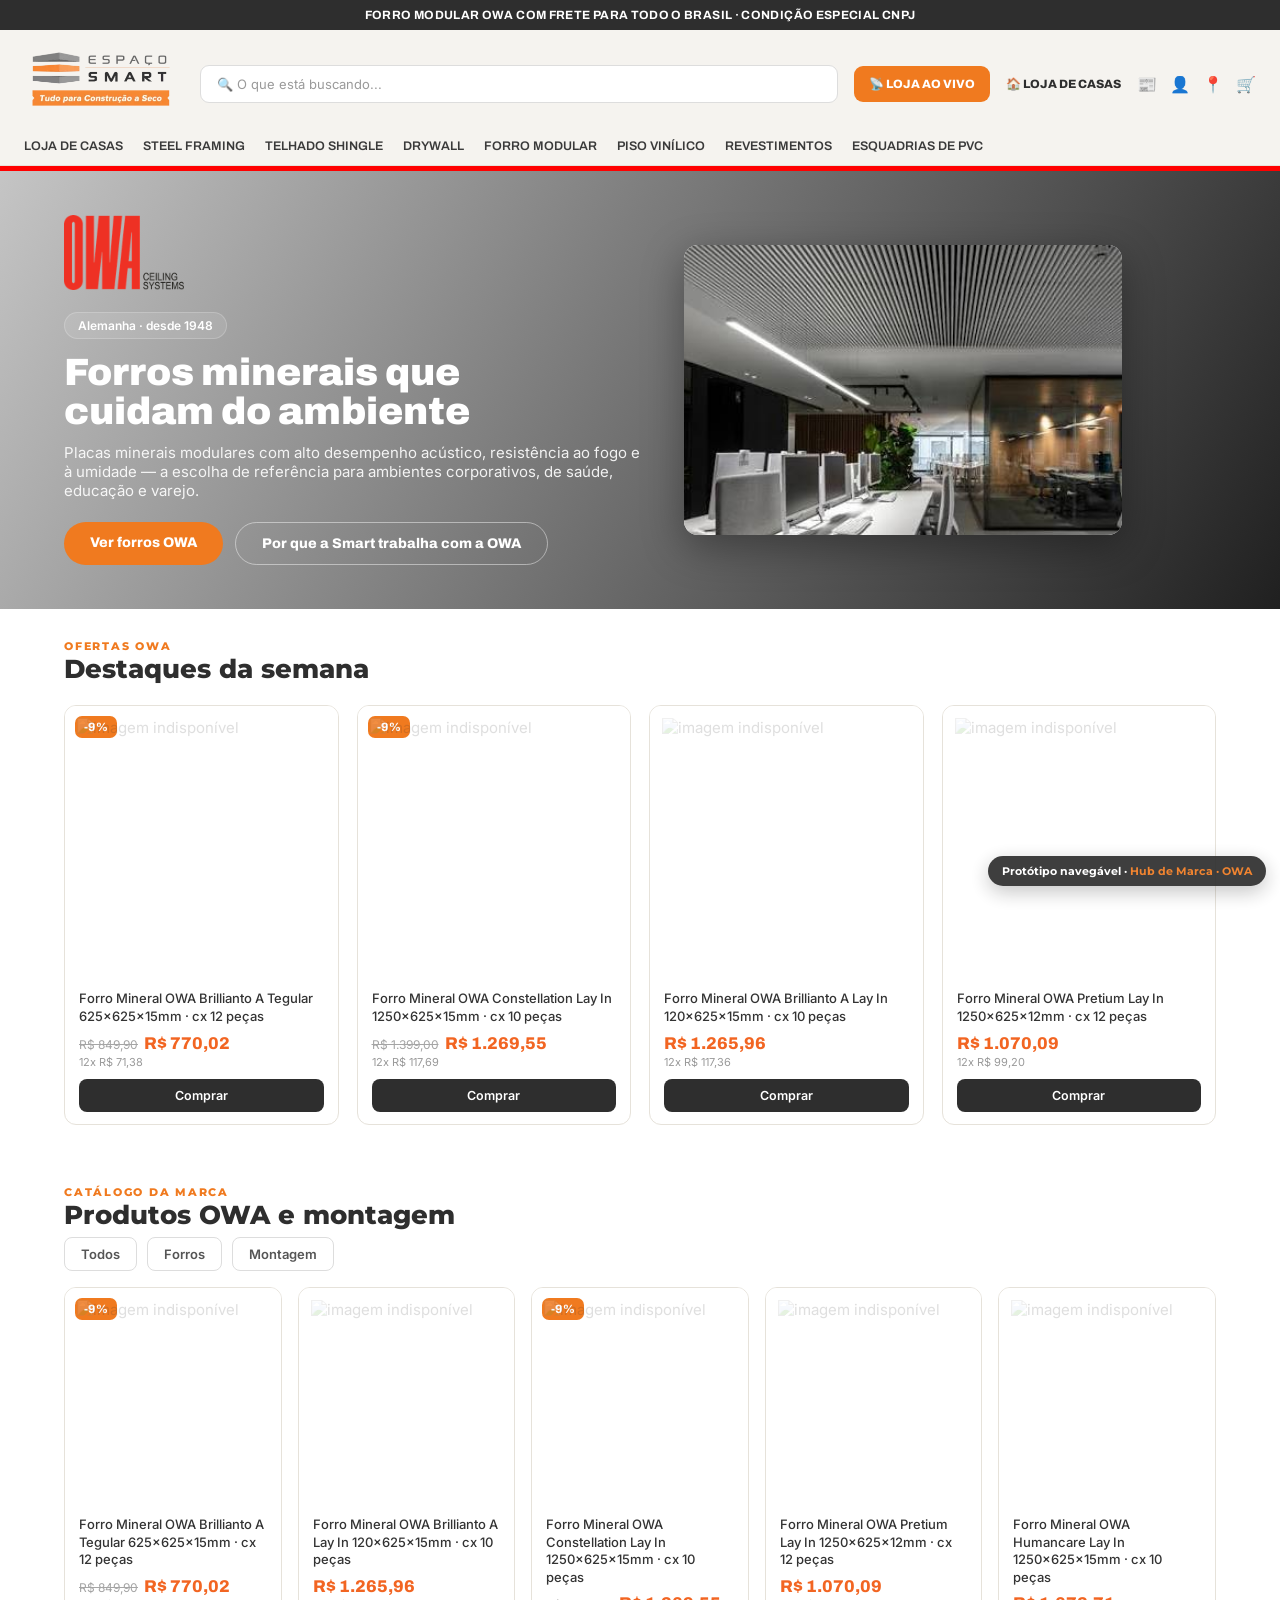
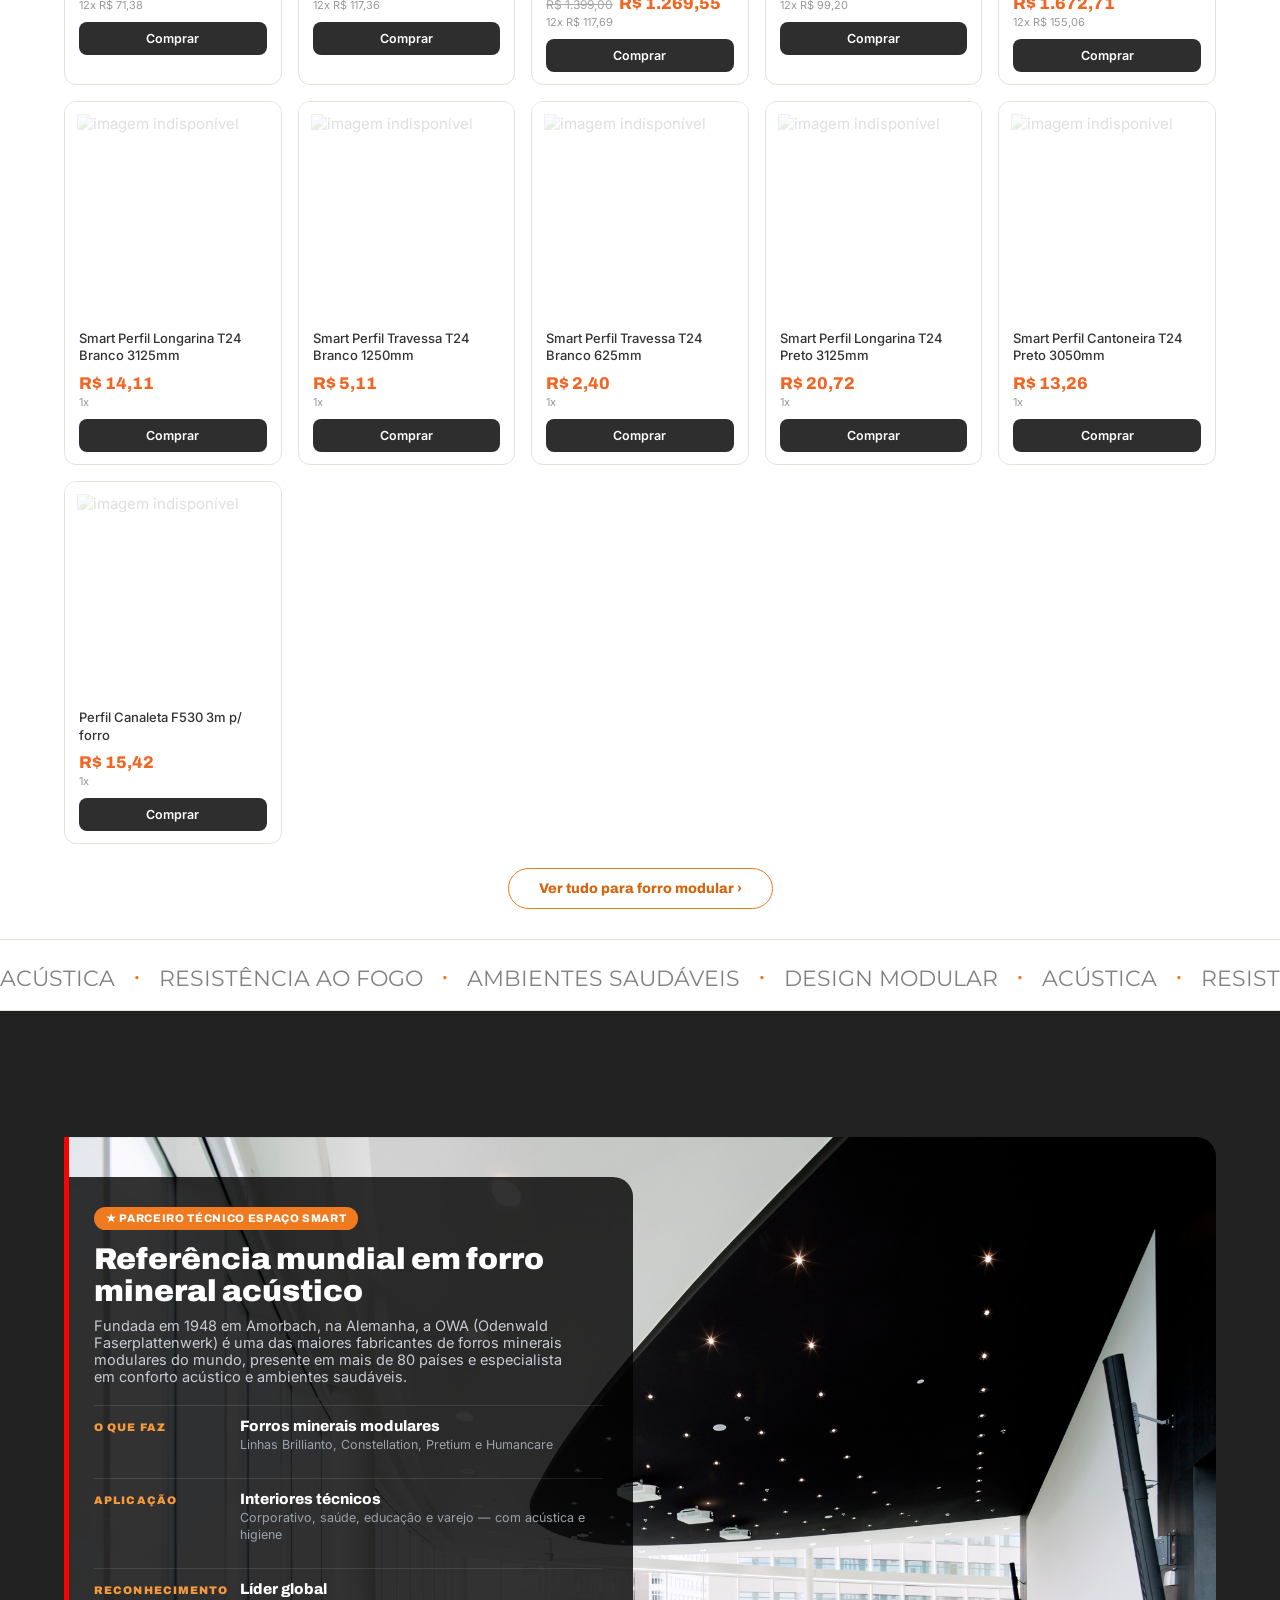
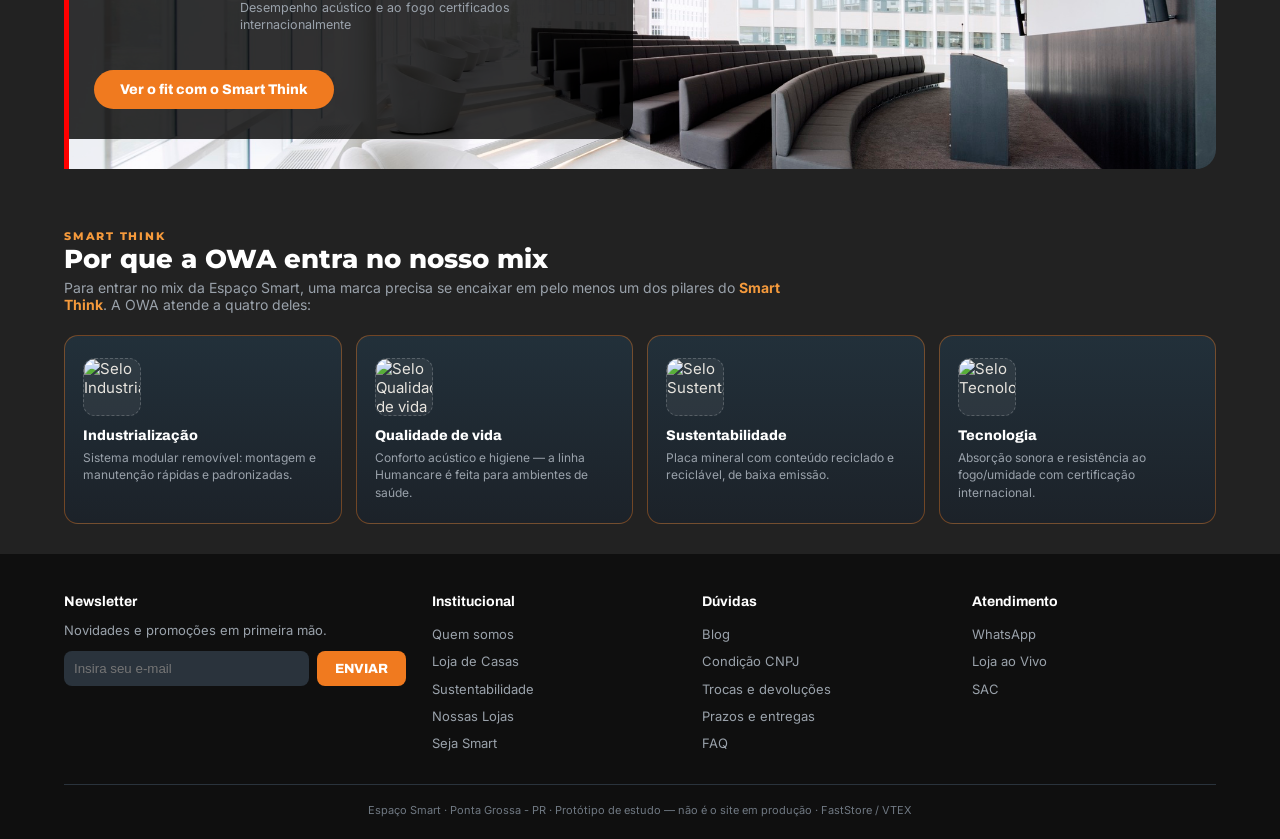
==== marca-owa/index.html @ 86fde52f "Criação de um modelo para um novo site da Espaço Smart" ====
<!doctype html>
<html lang="pt-BR">
  <head>
    <meta charset="UTF-8" />
    <meta name="viewport" content="width=device-width, initial-scale=1.0" />
    <title>Espaço Smart — Marca OWA</title>
    <link rel="preconnect" href="https://fonts.googleapis.com" />
    <link rel="preconnect" href="https://fonts.gstatic.com" crossorigin />
    <link
      href="https://fonts.googleapis.com/css2?family=Archivo:wght@600;700;800;900&family=Inter:wght@400;500;600;700&family=Montserrat:wght@400;500;600;700&display=swap"
      rel="stylesheet"
    />
    <link rel="stylesheet" href="../style.css" />
    <link rel="stylesheet" href="style.css" />
  </head>
  <body class="brand-owa">
    <!-- Hub de marca OWA · dados reais do catálogo Espaço Smart -->
    <div class="badge">Protótipo navegável · <b>Hub de Marca · OWA</b></div>

    <div class="topbar">
      FORRO MODULAR OWA COM FRETE PARA TODO O BRASIL · CONDIÇÃO ESPECIAL CNPJ
    </div>

    <!-- HEADER reaproveitado -->
    <header>
      <div class="hd">
        <a class="logo" href="../index.html">
          <img src="../img/logo.webp" alt="Espaço Smart" />
        </a>
        <div class="search">🔍 O que está buscando...</div>
        <div class="live">📡 LOJA AO VIVO</div>
        <a class="casas-lnk" href="../index.html#casas">🏠 LOJA DE CASAS</a>
        <div class="hicons">
          <span>📰</span><span>👤</span><span>📍</span><span>🛒</span>
        </div>
      </div>
      <nav class="main">
        <a href="../index.html#casas">LOJA DE CASAS</a>
        <a href="../index.html">STEEL FRAMING</a>
        <a href="../hub-shingle/index.html">TELHADO SHINGLE</a>
        <a href="../index.html">DRYWALL</a>
        <a href="../index.html">FORRO MODULAR</a>
        <a href="../index.html">PISO VINÍLICO</a>
        <a href="../index.html">REVESTIMENTOS</a>
        <a href="../index.html">ESQUADRIAS DE PVC</a>
      </nav>
    </header>

    <!-- ===================== BRAND HERO ===================== -->
    <section class="brand-hero">
      <div class="brand-strip"></div>
      <div class="bh-in">
        <div class="bh-txt">
          <div class="bh-logo"><img src="../img/owa-logo.png" alt="OWA" /></div>
          <span class="bh-origin">Alemanha · desde 1948</span>
          <h1>Forros minerais que<br />cuidam do ambiente</h1>
          <p>
            Placas minerais modulares com alto desempenho acústico, resistência
            ao fogo e à umidade — a escolha de referência para ambientes
            corporativos, de saúde, educação e varejo.
          </p>
          <div class="bh-cta">
            <a class="cta" href="#produtos">Ver forros OWA</a>
            <a class="cta ghost" href="#smartthink"
              >Por que a Smart trabalha com a OWA</a
            >
          </div>
        </div>
        <div class="bh-pic"><img src="../img/owa-img1.jpg" alt="OWA" /></div>
      </div>
    </section>

    <!-- ===================== BLOCO COMERCIAL ===================== -->
    <div class="wrap">
      <section class="pad">
        <div class="sec-head">
          <div>
            <div class="eye">Ofertas OWA</div>
            <h2 class="blk">Destaques da semana</h2>
          </div>
        </div>
        <div class="row4" id="ofertasOwa"></div>
      </section>

      <section class="pad" id="produtos">
        <div class="eye">Catálogo da marca</div>
        <h2 class="blk">Produtos OWA e montagem</h2>
        <div class="tabs" id="oTabs"></div>
        <div class="row5" id="oGrid"></div>
        <div class="vermais-wrap">
          <a class="vermais" id="verTodos" target="_blank" rel="noopener"
            >Ver tudo para forro modular ›</a
          >
        </div>
      </section>
    </div>

    <div class="marq"><div class="tk" id="mqBrand"></div></div>

    <!-- ===================== BLOCO INSTITUCIONAL ===================== -->
    <div class="inst">
      <div class="wrap">
        <!-- história / reconhecimento — layout próprio, arte transborda pelo topo -->
        <section class="pad">
          <div class="brand-story">
            <div class="bs-content">
              <span class="pion">★ Parceiro técnico Espaço Smart</span>
              <h2>Referência mundial em forro mineral acústico</h2>
              <p class="lead">
                Fundada em 1948 em Amorbach, na Alemanha, a OWA (Odenwald
                Faserplattenwerk) é uma das maiores fabricantes de forros
                minerais modulares do mundo, presente em mais de 80 países e
                especialista em conforto acústico e ambientes saudáveis.
              </p>
              <div class="bs-rows">
                <div class="bs-row">
                  <span class="bs-k">O QUE FAZ</span>
                  <div>
                    <h5>Forros minerais modulares</h5>
                    <p>Linhas Brillianto, Constellation, Pretium e Humancare</p>
                  </div>
                </div>
                <div class="bs-row">
                  <span class="bs-k">APLICAÇÃO</span>
                  <div>
                    <h5>Interiores técnicos</h5>
                    <p>
                      Corporativo, saúde, educação e varejo — com acústica e
                      higiene
                    </p>
                  </div>
                </div>
                <div class="bs-row">
                  <span class="bs-k">RECONHECIMENTO</span>
                  <div>
                    <h5>Líder global</h5>
                    <p>
                      Desempenho acústico e ao fogo certificados
                      internacionalmente
                    </p>
                  </div>
                </div>
              </div>
              <a class="cta" href="#smartthink">Ver o fit com o Smart Think</a>
            </div>
            <!-- ARTE (placeholder): banner do site — trocar por arte exclusiva -->
            <div class="bs-art">
              <img class="bs-banner" src="" alt="" />
            </div>
          </div>
        </section>

        <!-- SMART THINK -->
        <section class="pad" id="smartthink">
          <div class="eye" style="color: var(--laranja-2)">Smart Think</div>
          <h2 class="blk">Por que a OWA entra no nosso mix</h2>
          <p class="st-sub">
            Para entrar no mix da Espaço Smart, uma marca precisa se encaixar em
            pelo menos um dos pilares do <b>Smart Think</b>. A OWA atende a
            quatro deles:
          </p>
          <div class="smartthink" id="pillars"></div>
        </section>
      </div>
    </div>

    <!-- FOOTER reaproveitado -->
    <footer>
      <div class="wrap">
        <div class="ftg">
          <div>
            <h5>Newsletter</h5>
            <p style="color: #9aa2ab">Novidades e promoções em primeira mão.</p>
            <div class="np">
              <input placeholder="Insira seu e-mail" /><button>ENVIAR</button>
            </div>
          </div>
          <div>
            <h5>Institucional</h5>
            <ul>
              <li><a href="../index.html">Quem somos</a></li>
              <li><a href="../index.html#casas">Loja de Casas</a></li>
              <li>Sustentabilidade</li>
              <li>Nossas Lojas</li>
              <li>Seja Smart</li>
            </ul>
          </div>
          <div>
            <h5>Dúvidas</h5>
            <ul>
              <li>Blog</li>
              <li>Condição CNPJ</li>
              <li>Trocas e devoluções</li>
              <li>Prazos e entregas</li>
              <li>FAQ</li>
            </ul>
          </div>
          <div>
            <h5>Atendimento</h5>
            <ul>
              <li>WhatsApp</li>
              <li>Loja ao Vivo</li>
              <li>SAC</li>
            </ul>
          </div>
        </div>
        <div class="ftbar">
          Espaço Smart · Ponta Grossa - PR · Protótipo de estudo — não é o site
          em produção · FastStore / VTEX
        </div>
      </div>
    </footer>

    <script src="script.js"></script>
  </body>
</html>
---- style.css ----
:root {
  --laranja: #f07a1f;
  --laranja-esc: #d5650f;
  --laranja-2: #f59a3c;
  --ink: #2e2e2e;
  --ink2: #4a4b4d;
  --body: #4a4a4a;
  --mut: #8a857b;
  --line: #e6e2da;
  --panel: #f5f3ef;
  --white: #fff;
  --preco: #f26522;
  --riscado: #a5a5a5;
  --verde: #2f7d5b;
  --slate: #222222;
  --slate2: #0f0f0f;
}
* {
  box-sizing: border-box;
}
html {
  scroll-behavior: smooth;
}
body {
  margin: 0;
  font-family: "Inter", system-ui, sans-serif;
  color: var(--ink);
  background: #fff;
  font-size: 15px;
  -webkit-font-smoothing: antialiased;
}
img {
  display: block;
  max-width: 100%;
}
a {
  color: inherit;
  text-decoration: none;
}
.wrap {
  max-width: 1200px;
  margin: 0 auto;
  padding: 0 24px;
}
h2.blk {
  font-family: "montserrat";
  font-weight: 800;
  font-size: 26px;
  margin: 0 0 4px;
}
.eye {
  font-family: "montserrat";
  font-weight: 800;
  font-size: 11px;
  letter-spacing: 0.16em;
  text-transform: uppercase;
  color: var(--laranja);
}

/* badge protótipo */
.badge {
  position: fixed;
  right: 14px;
  bottom: 14px;
  z-index: 200;
  background: var(--ink);
  color: #fff;
  font-family: "Montserrat";
  font-weight: 700;
  font-size: 11px;
  padding: 8px 14px;
  border-radius: 999px;
  box-shadow: 0 6px 20px rgba(0, 0, 0, 0.25);
  opacity: 0.92;
}
.badge b {
  color: var(--laranja);
}

/* ===== topbar + header ===== */
.topbar {
  background: var(--ink);
  color: #fff;
  text-align: center;
  font-family: "Archivo";
  font-weight: 700;
  font-size: 12px;
  letter-spacing: 0.03em;
  padding: 8px;
}
header {
  background: var(--panel);
  position: sticky;
  top: 0;
  z-index: 60;
  border-bottom: 1px solid var(--line);
}
.hd {
  display: flex;
  align-items: center;
  gap: 16px;
  padding: 12px 24px;
}
.logo {
  width: 160px;
  margin-bottom: 12px;
}
.logo b {
  color: var(--laranja);
}
.logo small {
  display: block;
  background: var(--laranja);
  color: #fff;
  font-size: 8px;
  font-weight: 700;
  padding: 2px 5px;
  margin-top: 4px;
  letter-spacing: 0.02em;
}
.search {
  flex: 1;
  background: #fff;
  border: 1px solid #ddd;
  border-radius: 9px;
  padding: 10px 16px;
  color: #9a9a9a;
  font-size: 13px;
}
.live {
  background: var(--laranja);
  color: #fff;
  font-family: "Archivo";
  font-weight: 800;
  font-size: 12px;
  padding: 11px 15px;
  border-radius: 9px;
  white-space: nowrap;
}
.casas-lnk {
  font-family: "Archivo";
  font-weight: 800;
  font-size: 12px;
  white-space: nowrap;
  color: var(--ink);
}
.hicons {
  display: flex;
  gap: 13px;
  color: #666;
  font-size: 16px;
}
nav.main {
  display: flex;
  gap: 20px;
  padding: 0 24px 12px;
  font-family: "Archivo";
  font-weight: 600;
  font-size: 12.5px;
  color: #3a3a3a;
  flex-wrap: wrap;
}
nav.main a.hot {
  color: var(--laranja-esc);
}

/* ===== rótulo de bloco ===== */
.blocklabel {
  max-width: 1200px;
  margin: 26px auto 6px;
  padding: 0 24px;
  display: flex;
  align-items: center;
  gap: 12px;
}
.blocklabel .n {
  font-family: "Archivo";
  font-weight: 900;
  font-size: 13px;
  color: #fff;
  background: var(--laranja);
  border-radius: 6px;
  padding: 4px 9px;
}
.blocklabel .t {
  font-family: "Archivo";
  font-weight: 800;
  font-size: 14px;
  letter-spacing: 0.02em;
}
.blocklabel .d {
  font-size: 12px;
  color: var(--mut);
}

/* ===== HERO carrossel ===== */
.hero {
  position: relative;
  overflow: hidden;
  background: linear-gradient(120deg, #33445f, #1f2c46);
}
.hero .slides {
  position: relative;
  height: 340px;
}

@media (max-width: 768px) {
  .hero .slides {
    height: 160px;
  }
}
.slide {
  position: absolute;
  inset: 0;
  opacity: 0;
  transition: opacity 0.6s;
  display: flex;
  flex-direction: row;
}
.slide.on {
  opacity: 1;
}
.slide .in {
  max-width: 1200px;
  margin: 0 auto;
  padding: 0 40px;
  display: flex;
  align-items: center;
  width: 100%;
  gap: 30px;
}
.slide .txt {
  flex: 1;
  color: #fff;
  max-width: 520px;
}
.slide .ky {
  font-family: "Archivo";
  font-weight: 800;
  font-size: 11px;
  letter-spacing: 0.16em;
  color: var(--laranja-2);
  text-transform: uppercase;
}
.slide h1 {
  font-family: "Archivo";
  font-weight: 900;
  font-size: 38px;
  line-height: 1;
  margin: 8px 0 6px;
}
.slide p {
  margin: 0 0 6px;
  opacity: 0.9;
  font-size: 15px;
}
.slide .price {
  font-family: "Archivo";
  font-weight: 800;
  font-size: 15px;
  margin-top: 8px;
}
.slide .price s {
  color: #b9c2d0;
  font-weight: 400;
  margin-right: 8px;
}
.slide .price b {
  font-size: 30px;
}
.slide .cta {
  display: inline-block;
  margin-top: 14px;
  background: var(--laranja);
  color: #fff;
  font-family: "Archivo";
  font-weight: 800;
  font-size: 15px;
  padding: 12px 26px;
  border-radius: 30px;
  cursor: pointer;
  transition: 0.15s;
}
.slide .cta:hover {
  background: var(--laranja-esc);
}
.slide .pic {
  width: 42%;
  height: 74%;
  border-radius: 12px;
  overflow: hidden;
  box-shadow: 0 12px 40px rgba(0, 0, 0, 0.35);
}
.slide .pic img {
  width: 100%;
  height: 100%;
  object-fit: cover;
}

.slide .banner-full {
  width: 100%;
  height: 100%;
  overflow: hidden;
}

.slide .banner-full img {
  width: 100%;
  height: 100%;
  object-fit: cover;
  object-position: center;
}

.hero .dots {
  position: absolute;
  bottom: 14px;
  left: 50%;
  transform: translateX(-50%);
  display: flex;
  gap: 8px;
  z-index: 5;
}
.hero .dots i {
  width: 9px;
  height: 9px;
  border-radius: 50%;
  background: rgb(141, 141, 141);
  cursor: pointer;
}
.hero .dots i.on {
  background: var(--laranja);
}
.hero .nav {
  position: absolute;
  top: 50%;
  transform: translateY(-50%);
  width: 40px;
  height: 40px;
  border-radius: 50%;
  background: rgba(0, 0, 0, 0.35);
  color: #e7e7e7;
  display: flex;
  align-items: center;
  justify-content: center;
  cursor: pointer;
  z-index: 5;
  font-size: 20px;
}
.hero .nav.l {
  left: 14px;
}
.hero .nav.r {
  right: 14px;
}

/* ===== coverflow categorias ===== */
.cover {
  position: relative;
  height: 190px;
  overflow: hidden;
  margin-top: 8px;
}
.cover .track {
  position: absolute;
  left: 50%;
  top: 20px;
  display: flex;
  gap: 12px;
  transition: transform 0.5s cubic-bezier(0.25, 0.8, 0.3, 1);
}
.cover .cat {
  width: 150px;
  text-align: center;
  transition: 0.5s;
  opacity: 0.5;
  transform: scale(0.8);
  cursor: pointer;
  flex: 0 0 auto;
}
.cover .cat.center {
  opacity: 1;
  transform: scale(1.15);
}

.cover .cat.near {
  opacity: 0.8;
  transform: scale(0.95);
}
.cover .cat .em img {
  width: 60px;
  height: 60px;
  object-fit: contain;
  margin: 0 auto;
}

.cover .cat .cap {
  font-family: "montserrat";
  font-weight: 700;
  font-size: 12px;
  color: var(--ink2);
  margin-top: 6px;
}
.cover .cnav {
  position: absolute;
  top: 50%;
  transform: translateY(-50%);
  width: 38px;
  height: 38px;
  border-radius: 50%;
  background: #fff;
  border: 1px solid var(--line);
  display: flex;
  align-items: center;
  justify-content: center;
  cursor: pointer;
  z-index: 5;
  color: #666;
}
.cover .cnav.l {
  left: 20px;
}
.cover .cnav.r {
  right: 20px;
}

/* ===== grades de produto ===== */
.row5 {
  display: grid;
  grid-template-columns: repeat(5, 1fr);
  gap: 16px;
}
.row4 {
  display: grid;
  grid-template-columns: repeat(4, 1fr);
  gap: 18px;
}
.row3 {
  display: grid;
  grid-template-columns: repeat(3, 1fr);
  gap: 18px;
}
.pcard {
  display: block;
  border: 1px solid var(--line);
  border-radius: 12px;
  overflow: hidden;
  background: #fff;
  transition: 0.18s;
  position: relative;
}
.pcard:hover {
  box-shadow: 0 10px 28px rgba(0, 0, 0, 0.1);
  transform: translateY(-3px);
}
.pcard .thumb {
  aspect-ratio: 1/1;
  overflow: hidden;
  background: #f2f2f2;
}
.pcard .thumb img {
  width: 100%;
  height: 100%;
  object-fit: cover;
}
.pcard .badge-off {
  position: absolute;
  top: 10px;
  left: 10px;
  background: var(--laranja);
  color: #fff;
  font-family: "Archivo";
  font-weight: 800;
  font-size: 12px;
  padding: 4px 9px;
  border-radius: 7px;
}
.pcard .pb {
  padding: 12px 14px;
}
.pcard h4 {
  font-family: "Inter";
  font-weight: 500;
  font-size: 13px;
  margin: 0 0 8px;
  line-height: 1.35;
  color: #333;
  min-height: 36px;
}
.pcard .now {
  color: var(--preco);
  font-family: "Archivo";
  font-weight: 800;
  font-size: 17px;
}
.pcard .old {
  color: var(--riscado);
  text-decoration: line-through;
  font-size: 12px;
  margin-right: 6px;
}
.pcard .parc {
  color: #9a9a9a;
  font-size: 11px;
  margin-top: 2px;
}
.pcard .buy {
  margin-top: 10px;
  background: var(--ink);
  color: #fff;
  text-align: center;
  border-radius: 8px;
  padding: 9px;
  font-size: 12.5px;
  font-weight: 600;
  cursor: pointer;
}
.pcard .buy:hover {
  background: var(--laranja);
}

section.pad {
  padding: 30px 0;
}
.sec-head {
  display: flex;
  align-items: end;
  justify-content: space-between;
  margin-bottom: 16px;
}
.tabs {
  display: flex;
  gap: 10px;
  margin: 6px 0 16px;
  flex-wrap: wrap;
}
.tab {
  border: 1px solid #ddd;
  border-radius: 8px;
  padding: 8px 16px;
  font-size: 13px;
  font-weight: 600;
  color: #555;
  cursor: pointer;
}
.tab.on {
  border-color: var(--laranja);
  color: var(--laranja-esc);
  background: #fff4ef;
}

/* etapas da obra */
.etapas {
  display: grid;
  grid-template-columns: repeat(4, 1fr);
  gap: 14px;
}
.etapa {
  border: 1px solid var(--line);
  border-radius: 12px;
  padding: 20px;
  text-align: center;
  cursor: pointer;
  transition: 0.18s;
  background: #fff;
}
.etapa:hover {
  border-color: var(--laranja);
  transform: translateY(-3px);
}
.etapa .em {
  font-size: 40px;
}
.etapa h5 {
  font-family: "Archivo";
  font-weight: 800;
  font-size: 14px;
  margin: 10px 0 4px;
}
.etapa p {
  margin: 0;
  font-size: 12px;
  color: var(--mut);
}
.etapa .step {
  font-family: "Archivo";
  font-weight: 900;
  color: var(--laranja);
  font-size: 12px;
}

/* faixa condições */
.cond {
  display: grid;
  grid-template-columns: repeat(3, 1fr);
  gap: 16px;
  background: var(--panel);
  border-radius: 14px;
  padding: 22px;
}
.cond .c {
  display: flex;
  gap: 12px;
  align-items: center;
}
.cond .em {
  font-size: 30px;
}
.cond h5 {
  font-family: "Archivo";
  font-weight: 800;
  font-size: 14px;
  margin: 0;
}
.cond p {
  margin: 0;
  font-size: 12px;
  color: var(--mut);
}

/* kits */
.kit {
  border-radius: 14px;
  overflow: hidden;
  position: relative;
  height: 180px;
  color: #fff;
  display: flex;
  align-items: end;
  cursor: pointer;
}
.kit img {
  position: absolute;
  inset: 0;
  width: 100%;
  height: 100%;
  object-fit: cover;
  z-index: 0;
}
.kit::after {
  content: "";
  position: absolute;
  inset: 0;
  background: linear-gradient(0deg, rgba(0, 0, 0, 0.72), transparent 70%);
  z-index: 1;
}
.kit .kb {
  position: relative;
  z-index: 2;
  padding: 18px;
}
.kit h4 {
  font-family: "Archivo";
  font-weight: 800;
  font-size: 19px;
  margin: 0;
}
.kit span {
  font-size: 12px;
  opacity: 0.9;
}

/* ===== marquee ===== */
.marq {
  overflow: hidden;
  white-space: nowrap;
  padding: 16px 0;
  background: #fff;
  border-block: 1px solid var(--line);
}
.marq.dark {
  background: var(--slate2);
  border-color: #2b333b;
}
.marq .tk {
  display: inline-block;
  font-family: "montserrat";
  font-size: 22px;
  color: #818181;
  animation: sc 40s linear infinite;
}
.marq.dark .tk {
  color: #3f4a56;
}
.marq .tk span {
  color: var(--laranja);
  margin: 0 12px;
  font-size: 1.4em;
}
@keyframes sc {
  from {
    transform: translateX(0);
  }
  to {
    transform: translateX(-50%);
  }
}
@media (prefers-reduced-motion: reduce) {
  .marq .tk,
  .cover .track {
    animation: none;
  }
}

/* ===== BLOCO INSTITUCIONAL ===== */
.inst {
  background: var(--slate);
  color: #e7e4de;
}
.inst .eye {
  color: var(--laranja-2);
}
.inst h2.blk {
  color: #fff;
}

/* dois cards grandes (bridge) */
.bridge {
  display: grid;
  grid-template-columns: 1fr 1fr;
  gap: 22px;
}
.bigcard {
  position: relative;
  height: 300px;
  border-radius: 18px;
  overflow: hidden;
  display: flex;
  align-items: end;
  cursor: pointer;
}
.bigcard img {
  position: absolute;
  inset: 0;
  width: 100%;
  height: 100%;
  object-fit: cover;
  z-index: 0;
  transition: 0.4s;
}
.bigcard:hover img {
  transform: scale(1.05);
}
.bigcard::after {
  content: "";
  position: absolute;
  inset: 0;
  background: linear-gradient(
    0deg,
    rgba(10, 14, 18, 0.85),
    rgba(10, 14, 18, 0.15)
  );
  z-index: 1;
}
.bigcard .bc {
  position: relative;
  z-index: 2;
  padding: 28px;
  color: #fff;
}
.bigcard .ky {
  font-family: "Archivo";
  font-weight: 800;
  font-size: 11px;
  letter-spacing: 0.14em;
  color: var(--laranja-2);
  text-transform: uppercase;
}
.bigcard h3 {
  font-family: "Archivo";
  font-weight: 900;
  font-size: 28px;
  margin: 6px 0 6px;
  line-height: 1.02;
}
.bigcard p {
  margin: 0 0 12px;
  font-size: 13.5px;
  opacity: 0.9;
  max-width: 90%;
}
.bigcard .go {
  font-family: "Archivo";
  font-weight: 800;
  font-size: 13px;
  color: #fff;
}
.bigcard .go::after {
  content: " →";
}

/* LOJA DE CASAS destaque */
.casas {
  position: relative;
  overflow: hidden;
  border-radius: 20px;
  margin-top: 8px;
}
.casas .bg {
  position: absolute;
  inset: 0;
  z-index: 0;
}
.casas .bg img {
  width: 100%;
  height: 100%;
  object-fit: cover;
}
.casas::after {
  content: "";
  position: absolute;
  inset: 0;
  background: linear-gradient(
    90deg,
    rgba(15, 20, 26, 0.94),
    rgba(15, 20, 26, 0.72) 55%,
    rgba(15, 20, 26, 0.5)
  );
  z-index: 1;
}
.casas .ct {
  position: relative;
  z-index: 2;
  padding: 44px 46px;
  color: #fff;
  max-width: 620px;
}
.casas .pion {
  display: inline-block;
  background: var(--laranja);
  color: #fff;
  font-family: "Archivo";
  font-weight: 800;
  font-size: 11px;
  letter-spacing: 0.06em;
  padding: 5px 12px;
  border-radius: 999px;
  text-transform: uppercase;
}
.casas h2 {
  font-family: "Archivo";
  font-weight: 900;
  font-size: 38px;
  line-height: 1.02;
  margin: 14px 0 10px;
}
.casas .lead {
  font-size: 15px;
  opacity: 0.92;
  margin: 0 0 22px;
  max-width: 90%;
}
.steps {
  display: flex;
  gap: 12px;
  margin-bottom: 24px;
  flex-wrap: wrap;
}
.steps .st {
  flex: 1;
  min-width: 150px;
  background: rgba(255, 255, 255, 0.07);
  border: 1px solid rgba(255, 255, 255, 0.14);
  border-radius: 12px;
  padding: 14px;
}
.steps .st .num {
  font-family: "Archivo";
  font-weight: 900;
  color: var(--laranja-2);
  font-size: 13px;
}
.steps .st h5 {
  font-family: "Archivo";
  font-weight: 800;
  font-size: 14px;
  margin: 6px 0 4px;
}
.steps .st p {
  margin: 0;
  font-size: 12px;
  opacity: 0.85;
}
.casas .cta {
  display: inline-block;
  background: var(--laranja);
  color: #fff;
  font-family: "Archivo";
  font-weight: 800;
  font-size: 15px;
  padding: 13px 28px;
  border-radius: 30px;
  cursor: pointer;
}
.casas .cta:hover {
  background: var(--laranja-esc);
}

/* filtro estilos + vitrine projetos */
.stylefilter {
  display: flex;
  gap: 10px;
  flex-wrap: wrap;
  margin: 0 0 16px;
}
.stylefilter .sf {
  display: flex;
  align-items: center;
  gap: 8px;
  border: 1px solid rgba(255, 255, 255, 0.2);
  border-radius: 999px;
  padding: 7px 14px;
  font-size: 12.5px;
  font-weight: 600;
  color: #cfcbc3;
  cursor: pointer;
  background: rgba(255, 255, 255, 0.05);
}
.stylefilter .sf.on {
  border-color: var(--laranja);
  color: #fff;
  background: rgba(240, 122, 31, 0.18);
}
.stylefilter .sf .em {
  font-size: 18px;
}
.vitrine {
  display: grid;
  grid-template-columns: repeat(4, 1fr);
  gap: 16px;
}
.proj {
  background: #20272e;
  border: 1px solid rgba(255, 255, 255, 0.08);
  border-radius: 14px;
  overflow: hidden;
  cursor: pointer;
  transition: 0.18s;
}
.proj:hover {
  transform: translateY(-4px);
  border-color: rgba(240, 122, 31, 0.5);
}
.proj .th {
  aspect-ratio: 4/3;
  overflow: hidden;
}
.proj .th img {
  width: 100%;
  height: 100%;
  object-fit: cover;
  transition: 0.4s;
}
.proj:hover .th img {
  transform: scale(1.06);
}
.proj .pj {
  padding: 12px 14px;
  color: #e7e4de;
}
.proj h4 {
  font-family: "Archivo";
  font-weight: 800;
  font-size: 14px;
  margin: 0 0 3px;
}
.proj .m2 {
  font-size: 11px;
  color: #9aa2ab;
}
.proj .fin {
  color: var(--laranja-2);
  font-family: "Archivo";
  font-weight: 700;
  font-size: 12px;
  margin-top: 6px;
}

/* cases institucionais */
.cases-g {
  display: grid;
  grid-template-columns: repeat(4, 1fr);
  gap: 16px;
}
.casecard {
  position: relative;
  border-radius: 14px;
  overflow: hidden;
  height: 210px;
  cursor: pointer;
}
.casecard img {
  position: absolute;
  inset: 0;
  width: 100%;
  height: 100%;
  object-fit: cover;
  transition: 0.4s;
}
.casecard:hover img {
  transform: scale(1.06);
}
.casecard::after {
  content: "";
  position: absolute;
  inset: 0;
  background: linear-gradient(0deg, rgba(0, 0, 0, 0.7), transparent 60%);
  z-index: 1;
}
.casecard .cc {
  position: relative;
  z-index: 2;
  height: 100%;
  display: flex;
  flex-direction: column;
  justify-content: end;
  padding: 16px;
  color: #fff;
}
.casecard .play {
  position: absolute;
  top: 12px;
  right: 12px;
  z-index: 2;
  background: var(--laranja);
  color: #fff;
  font-size: 10px;
  font-weight: 700;
  padding: 4px 9px;
  border-radius: 999px;
}
.casecard h4 {
  font-family: "Archivo";
  font-weight: 800;
  font-size: 14px;
  margin: 0;
}
.casecard .assistir {
  font-size: 12px;
  color: var(--laranja-2);
  font-weight: 700;
  margin-top: 2px;
}

/* sustentômetro */
.sust {
  background: linear-gradient(180deg, #1f3a2b, #173022);
  border-radius: 18px;
  padding: 38px;
  text-align: center;
}
.sust h2 {
  font-family: "Archivo";
  font-weight: 800;
  font-size: 28px;
  color: #8fd6a8;
  margin: 0 0 4px;
  letter-spacing: 0.03em;
}
.sust .s2 {
  color: #bfe6cc;
  margin: 0 0 26px;
  font-size: 14px;
}
.sust .g {
  display: grid;
  grid-template-columns: repeat(4, 1fr);
  gap: 22px;
}
.sust .n {
  font-family: "Archivo";
  font-weight: 900;
  font-size: 32px;
  color: #a6e0ba;
}
.sust .u {
  font-size: 12px;
  color: #bfe6cc;
}
.sust .k {
  font-family: "Archivo";
  font-weight: 700;
  font-size: 13px;
  color: #fff;
  margin-top: 8px;
}
.sust .eq {
  font-size: 11px;
  color: #8bbf9c;
}

/* reels */
.reels {
  display: grid;
  grid-template-columns: repeat(5, 1fr);
  gap: 16px;
}
.reel {
  aspect-ratio: 9/15;
  border-radius: 14px;
  overflow: hidden;
  position: relative;
  cursor: pointer;
  background: #20272e;
}
.reel img {
  width: 100%;
  height: 100%;
  object-fit: cover;
}
.reel::after {
  content: "▶";
  position: absolute;
  inset: 0;
  display: flex;
  align-items: center;
  justify-content: center;
  color: #fff;
  font-size: 26px;
  text-shadow: 0 2px 8px rgba(0, 0, 0, 0.5);
}
.reel:nth-child(4),
.reel:nth-child(5) {
  background: linear-gradient(160deg, #2a333c, #1c2229);
}

/* treinamento band */
.train {
  background: linear-gradient(90deg, var(--laranja) 52%, #111 52%);
  border-radius: 16px;
  min-height: 120px;
  display: flex;
  align-items: center;
  color: #fff;
  padding: 0 34px;
  gap: 18px;
}
.train .t1 {
  font-family: "Archivo";
  font-weight: 900;
  font-style: italic;
  font-size: 26px;
  line-height: 1;
}
.train .t2 {
  margin-left: auto;
  text-align: right;
  font-family: "Archivo";
  font-weight: 700;
  font-size: 15px;
}

/* ecossistema + marcas */
.eco {
  display: grid;
  grid-template-columns: repeat(4, 1fr);
  gap: 16px;
}
.ecoc {
  background: #20272e;
  border: 1px solid rgba(255, 255, 255, 0.08);
  border-radius: 14px;
  padding: 20px;
}
.ecoc .em {
  font-size: 30px;
}
.ecoc h4 {
  font-family: "Archivo";
  font-weight: 800;
  font-size: 14px;
  margin: 12px 0 6px;
  color: #fff;
}
.ecoc p {
  margin: 0;
  font-size: 12px;
  color: #9aa2ab;
}
.brands {
  display: grid;
  grid-template-columns: repeat(8, 1fr);
  gap: 14px;
  align-items: center;
}
.brand {
  height: 44px;
  background: rgba(255, 255, 255, 0.06);
  border-radius: 8px;
  display: flex;
  align-items: center;
  justify-content: center;
  font-family: "Archivo";
  font-weight: 700;
  font-size: 11px;
  color: #8a929b;
  text-align: center;
  padding: 4px;
  transition: 0.18s;
}
.brand.brand-link {
  cursor: pointer;
  color: #d7dbe0;
  border: 1px solid rgba(240, 122, 31, 0.35);
}
.brand.brand-link:hover {
  background: rgba(240, 122, 31, 0.16);
  color: #fff;
  border-color: var(--laranja);
}

/* lojas */
.lojas-g {
  display: grid;
  grid-template-columns: repeat(5, 1fr);
  gap: 16px;
}
.loja {
  background: #dbdbdb;
  border-radius: 12px;
  padding: 10px;
  display: flex;
  flex-direction: column;
}
.loja .th {
  height: 140px;
  border-radius: 8px; /* Arredonda as quinas da imagem por dentro do card */
  overflow: hidden;
  margin-bottom: 12px;
  flex-shrink: 0;
}
.loja .th img {
  display: flex;
  width: 100%;
  height: 100%;
  object-fit: cover;
  border-radius: 8px;
  flex-direction: column;
  padding: 0 4px 6px 4px;
}

.loja .lt {
  display: flex;
  justify-content: space-between;
  align-items: flex-start;
  gap: 8px;
  margin-bottom: 6px;
}

.loja .lt h4 {
  font-family: "Archivo";
  font-weight: 800;
  font-size: 13px;
  color: #2e2e2e; /* Força a cor do título */
  margin: 0;
  line-height: 1.2;
}

.loja .lt .pin {
  color: #9aa2ab;
  width: 14px;
  flex-shrink: 0;
  margin-top: 2px;
}

.loja p {
  margin: 0;
  font-size: 11px;
  color: #6f7882; /* Cinza médio/claro para o endereço */
  line-height: 1.4;
}

/* footer */
footer {
  background: var(--slate2);
  color: #9aa2ab;
  padding: 40px 0 22px;
  font-size: 13px;
}
.ftg {
  display: grid;
  grid-template-columns: 1.4fr 1fr 1fr 1fr;
  gap: 26px;
}
footer h5 {
  font-family: "Archivo";
  font-weight: 700;
  color: #fff;
  font-size: 14px;
  margin: 0 0 12px;
}
footer ul {
  list-style: none;
  padding: 0;
  margin: 0;
  line-height: 2.1;
}
footer .np {
  display: flex;
  gap: 8px;
  margin-top: 10px;
}
footer .np input {
  flex: 1;
  border: 0;
  border-radius: 8px;
  padding: 10px;
  background: #2a333c;
  color: #fff;
}
footer .np button {
  background: var(--laranja);
  border: 0;
  color: #fff;
  border-radius: 8px;
  padding: 0 18px;
  font-weight: 800;
  font-family: "Archivo";
  cursor: pointer;
}
.ftbar {
  border-top: 1px solid #2a333c;
  margin-top: 26px;
  padding-top: 18px;
  text-align: center;
  font-size: 11px;
  color: #6f7882;
}

/* lightbox */
.lb {
  position: fixed;
  inset: 0;
  background: rgba(10, 12, 15, 0.85);
  z-index: 300;
  display: none;
  align-items: center;
  justify-content: center;
  padding: 30px;
}
.lb.on {
  display: flex;
}
.lb .box {
  background: #fff;
  border-radius: 16px;
  overflow: hidden;
  max-width: 720px;
  width: 100%;
}
.lb .box img {
  width: 100%;
  height: 340px;
  object-fit: cover;
}
.lb .box .lc {
  padding: 22px 26px;
}
.lb .box h3 {
  font-family: "Archivo";
  font-weight: 800;
  margin: 0 0 6px;
}
.lb .box p {
  margin: 0 0 14px;
  color: var(--body);
  font-size: 14px;
}
.lb .box .x {
  position: absolute;
  top: 22px;
  right: 26px;
  color: #fff;
  font-size: 26px;
  cursor: pointer;
  z-index: 2;
}
.lb .box .cta {
  display: inline-block;
  background: var(--laranja);
  color: #fff;
  font-family: "Archivo";
  font-weight: 800;
  padding: 10px 22px;
  border-radius: 24px;
  cursor: pointer;
}

@media (max-width: 960px) {
  nav.main,
  .hicons,
  .casas-lnk {
    display: none;
  }
  .row5,
  .reels,
  .brands,
  .vitrine,
  .cases-g,
  .eco {
    grid-template-columns: repeat(2, 1fr);
  }
  .row4,
  .row3,
  .etapas,
  .cond,
  .lojas-g {
    grid-template-columns: repeat(2, 1fr);
  }
  .bridge {
    grid-template-columns: 1fr;
  }
  .sust .g {
    grid-template-columns: repeat(2, 1fr);
  }
  .ftg {
    grid-template-columns: 1fr 1fr;
  }
  .slide h1 {
    font-size: 26px;
  }
  .slide .pic {
    display: none;
  }
  .slide .in {
    padding: 0 24px;
  }
  .casas h2 {
    font-size: 26px;
  }
  .casas .ct {
    padding: 28px;
  }
}
---- marca-owa/style.css ----
/* =====================================================================
   HUB DE MARCA — estilos específicos (base vem de ../style.css)
   Cor de destaque da marca via --brand (definida por classe no body).
   ===================================================================== */
.brand-bosch {
  --brand: #0a53c0;
}
.brand-owa {
  --brand: #ff0000;
}
/* ---------- BRAND HERO ---------- */
.brand-hero {
  position: relative;
  background: linear-gradient(120deg, #c5c5c5, #202020);
  color: #fff;
  overflow: hidden;
}
.brand-strip {
  height: 5px;
  background: var(--brand);
}
.bh-in {
  max-width: 1200px;
  margin: 0 auto;
  padding: 44px 24px;
  display: flex;
  align-items: center;
  gap: 40px;
}
.bh-txt {
  flex: 1;
  max-width: 580px;
}
.bh-logo {
  width: 120px;
  max-width: 150px;
  margin-bottom: 12px;
}
.bh-origin {
  display: inline-block;
  margin: 10px 0 6px;
  background: rgba(255, 255, 255, 0.1);
  border: 1px solid rgba(255, 255, 255, 0.2);
  border-radius: 999px;
  padding: 5px 13px;
  font-size: 12px;
  font-weight: 600;
}
.bh-txt h1 {
  font-family: "Archivo";
  font-weight: 900;
  font-size: 38px;
  line-height: 1.03;
  margin: 8px 0 12px;
}
.bh-txt p {
  font-size: 15px;
  opacity: 0.9;
  margin: 0 0 22px;
}
.bh-cta {
  display: flex;
  gap: 12px;
  flex-wrap: wrap;
}
.brand-hero .cta {
  display: inline-block;
  background: var(--laranja);
  color: #fff;
  font-family: "Archivo";
  font-weight: 800;
  font-size: 14px;
  padding: 13px 26px;
  border-radius: 30px;
  cursor: pointer;
  transition: 0.15s;
}
.brand-hero .cta:hover {
  background: var(--laranja-esc);
}
.brand-hero .cta.ghost {
  background: transparent;
  border: 1.5px solid rgba(255, 255, 255, 0.45);
}
.brand-hero .cta.ghost:hover {
  background: rgba(255, 255, 255, 0.1);
}
.bh-pic {
  width: 38%;
  height: 290px;
  border-radius: 14px;
  overflow: hidden;
  background: #fff;
  display: flex;
  align-items: center;
  justify-content: center;
  box-shadow: 0 12px 40px rgba(0, 0, 0, 0.35);
}
.bh-pic img {
  object-fit: cover;
  width: 100%;
  transform: translateY(70px);
}

/* ---------- cards de produto: imagens de catálogo (fundo branco) ---------- */
.brand-bosch .pcard .thumb,
.brand-owa .pcard .thumb {
  background: #fff;
  display: flex;
  align-items: center;
  justify-content: center;
}
.brand-bosch .pcard .thumb img,
.brand-owa .pcard .thumb img {
  object-fit: contain;
  padding: 12px;
}

/* ---------- ver todos ---------- */
.vermais-wrap {
  display: flex;
  justify-content: center;
  margin-top: 24px;
}
.vermais {
  border: 1.5px solid var(--laranja);
  color: var(--laranja-esc);
  background: #fff;
  font-family: "Archivo";
  font-weight: 800;
  font-size: 14px;
  padding: 12px 30px;
  border-radius: 30px;
  cursor: pointer;
  transition: 0.15s;
}
.vermais:hover {
  background: var(--laranja);
  color: #fff;
}

/* =====================================================================
   BLOCO INSTITUCIONAL — história da marca
   Layout próprio (diferente da home): conteúdo em linhas na parte
   inferior à esquerda; à direita uma ARTE que transborda pelo topo.
   ===================================================================== */
.brand-story {
  position: relative;
  background-image: url("../img/owa-img2.jpg");
  background-size: cover;
  display: grid;
  grid-template-columns: 1.05fr 0.95fr;
  gap: 24px;
  border-radius: 0px 20px 20px 0px;
  padding: 40px 45px 30px 0px;
  margin-top: 96px; /* espaço para a arte que sai por cima */
  overflow: visible; /* deixa a arte transbordar o container */
}
/* faixa fina na cor da marca à esquerda */
.brand-story::before {
  content: "";
  position: absolute;
  left: 0;
  top: 0%;
  bottom: 0px;
  width: 5px;
  border-radius: 0px;
  background: var(--brand);
}
.bs-content {
  align-self: end;
  background: rgba(0, 0, 0, 0.8);
  padding: 30px 30px 30px 30px;
  margin-left: 0px;
  border-radius: 0 20px 20px 0;
}
.bs-content .pion {
  display: inline-block;
  background: var(--laranja);
  color: #fff;
  font-family: "Archivo";
  font-weight: 800;
  font-size: 11px;
  letter-spacing: 0.06em;
  padding: 5px 12px;
  border-radius: 999px;
  text-transform: uppercase;
}
.bs-content h2 {
  font-family: "Archivo";
  font-weight: 900;
  font-size: 30px;
  line-height: 1.05;
  color: #fff;
  margin: 14px 0 10px;
}
.bs-content .lead {
  font-size: 14.5px;
  color: #c7ccd2;
  margin: 0 0 20px;
  max-width: 95%;
}
/* linhas de informação (não colunas) */
.bs-rows {
  display: flex;
  flex-direction: column;
  gap: 12px;
  margin-bottom: 24px;
}
.bs-row {
  display: flex;
  gap: 16px;
  align-items: baseline;
  padding: 12px 0;
  border-top: 1px solid rgba(255, 255, 255, 0.1);
}
.bs-row .bs-k {
  font-family: "Archivo";
  font-weight: 900;
  font-size: 11px;
  letter-spacing: 0.1em;
  color: var(--laranja-2);
  width: 130px;
  flex-shrink: 0;
}
.bs-row h5 {
  font-family: "Archivo";
  font-weight: 800;
  font-size: 15px;
  color: #fff;
  margin: 0 0 2px;
}
.bs-row p {
  margin: 0;
  font-size: 12.5px;
  color: #9aa2ab;
  line-height: 1.4;
}
.brand-story .cta {
  display: inline-block;
  background: var(--laranja);
  color: #fff;
  font-family: "Archivo";
  font-weight: 800;
  font-size: 14px;
  padding: 12px 26px;
  border-radius: 30px;
  cursor: pointer;
  transition: 0.15s;
}
.brand-story .cta:hover {
  background: var(--laranja-esc);
}

.bs-art {
  min-height: 230px;
}
.bs-banner {
  position: absolute;
  top: 100px; /* transborda acima do topo do container */
  right: 46px;
  width: 40%;
  max-width: 470px;
}

/* =====================================================================
   SMART THINK — selos (só os pilares que a marca atende aparecem)
   ===================================================================== */
.st-sub {
  color: #9aa2ab;
  font-size: 14px;
  max-width: 720px;
  margin: 4px 0 22px;
}
.st-sub b {
  color: var(--laranja-2);
}
.smartthink {
  display: grid;
  grid-template-columns: repeat(auto-fit, minmax(190px, 1fr));
  gap: 14px;
}
.pillar {
  background: linear-gradient(180deg, #22303a, #1c2229);
  border: 1px solid rgba(240, 122, 31, 0.4);
  border-radius: 14px;
  padding: 22px 18px;
}
/* container do selo — placeholder até receber a arte definitiva */
.p-selo {
  width: 58px;
  height: 58px;
  border-radius: 12px;
  background: rgba(255, 255, 255, 0.06);
  border: 1px dashed rgba(255, 255, 255, 0.2);
  display: flex;
  align-items: center;
  justify-content: center;
  overflow: hidden;
}
.p-selo img {
  width: 100%;
  height: 100%;
  object-fit: cover;
}
.pillar h4 {
  font-family: "Archivo";
  font-weight: 800;
  font-size: 14px;
  color: #fff;
  margin: 12px 0 6px;
}
.pillar p {
  margin: 0;
  font-size: 12px;
  color: #9aa2ab;
  line-height: 1.45;
}

/* ---------- responsivo ---------- */
@media (max-width: 960px) {
  .bh-in {
    flex-direction: column;
    text-align: center;
  }
  .bh-txt h1 {
    font-size: 28px;
  }
  .bh-cta {
    justify-content: center;
  }
  .bh-pic {
    width: 100%;
  }
  .brand-story {
    grid-template-columns: 1fr;
    margin-top: 40px;
    padding: 30px 26px;
  }
  .bs-art {
    order: -1; /* arte acima no mobile */
    min-height: 0;
  }
  .bs-banner {
    position: static;
    max-width: 100%;
    left: 0;
    right: 0;
    margin-bottom: 18px;
  }
  .bs-row .bs-k {
    width: 100px;
  }
  .smartthink {
    grid-template-columns: repeat(2, 1fr);
  }
}
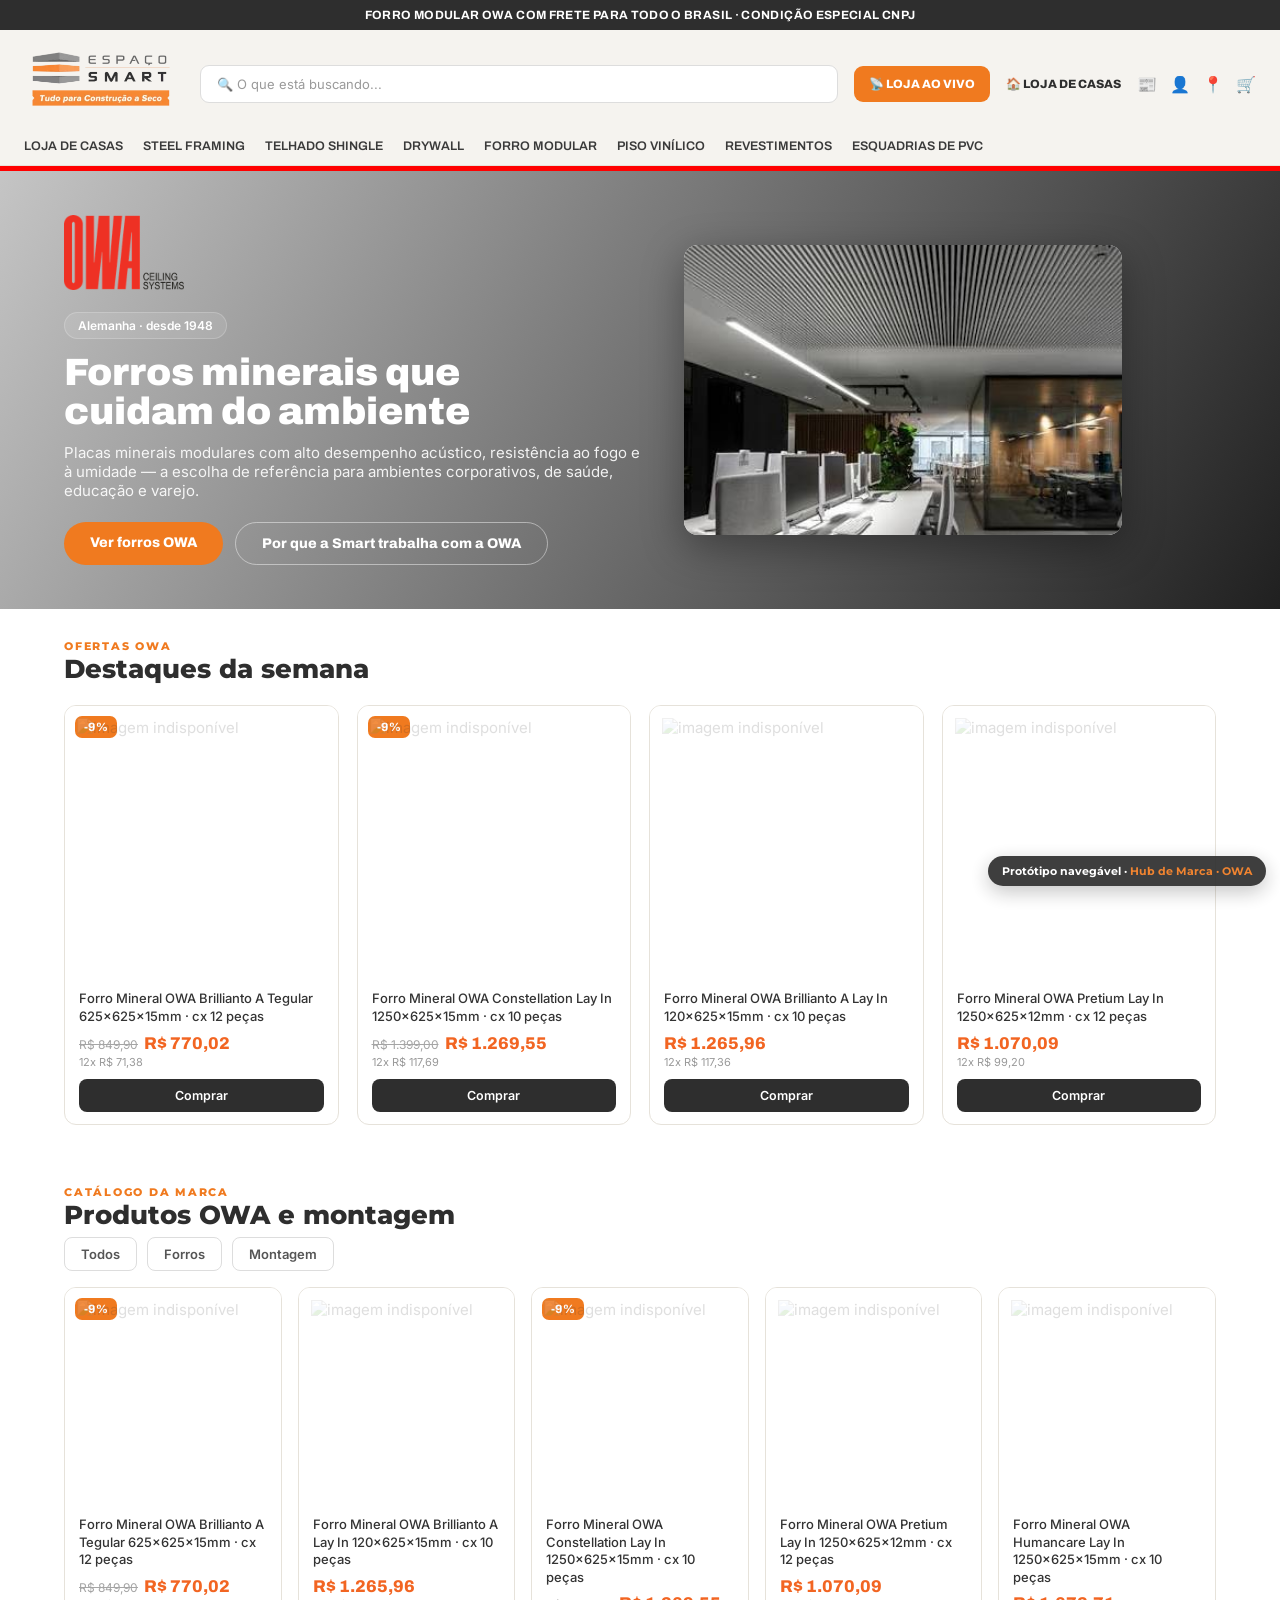
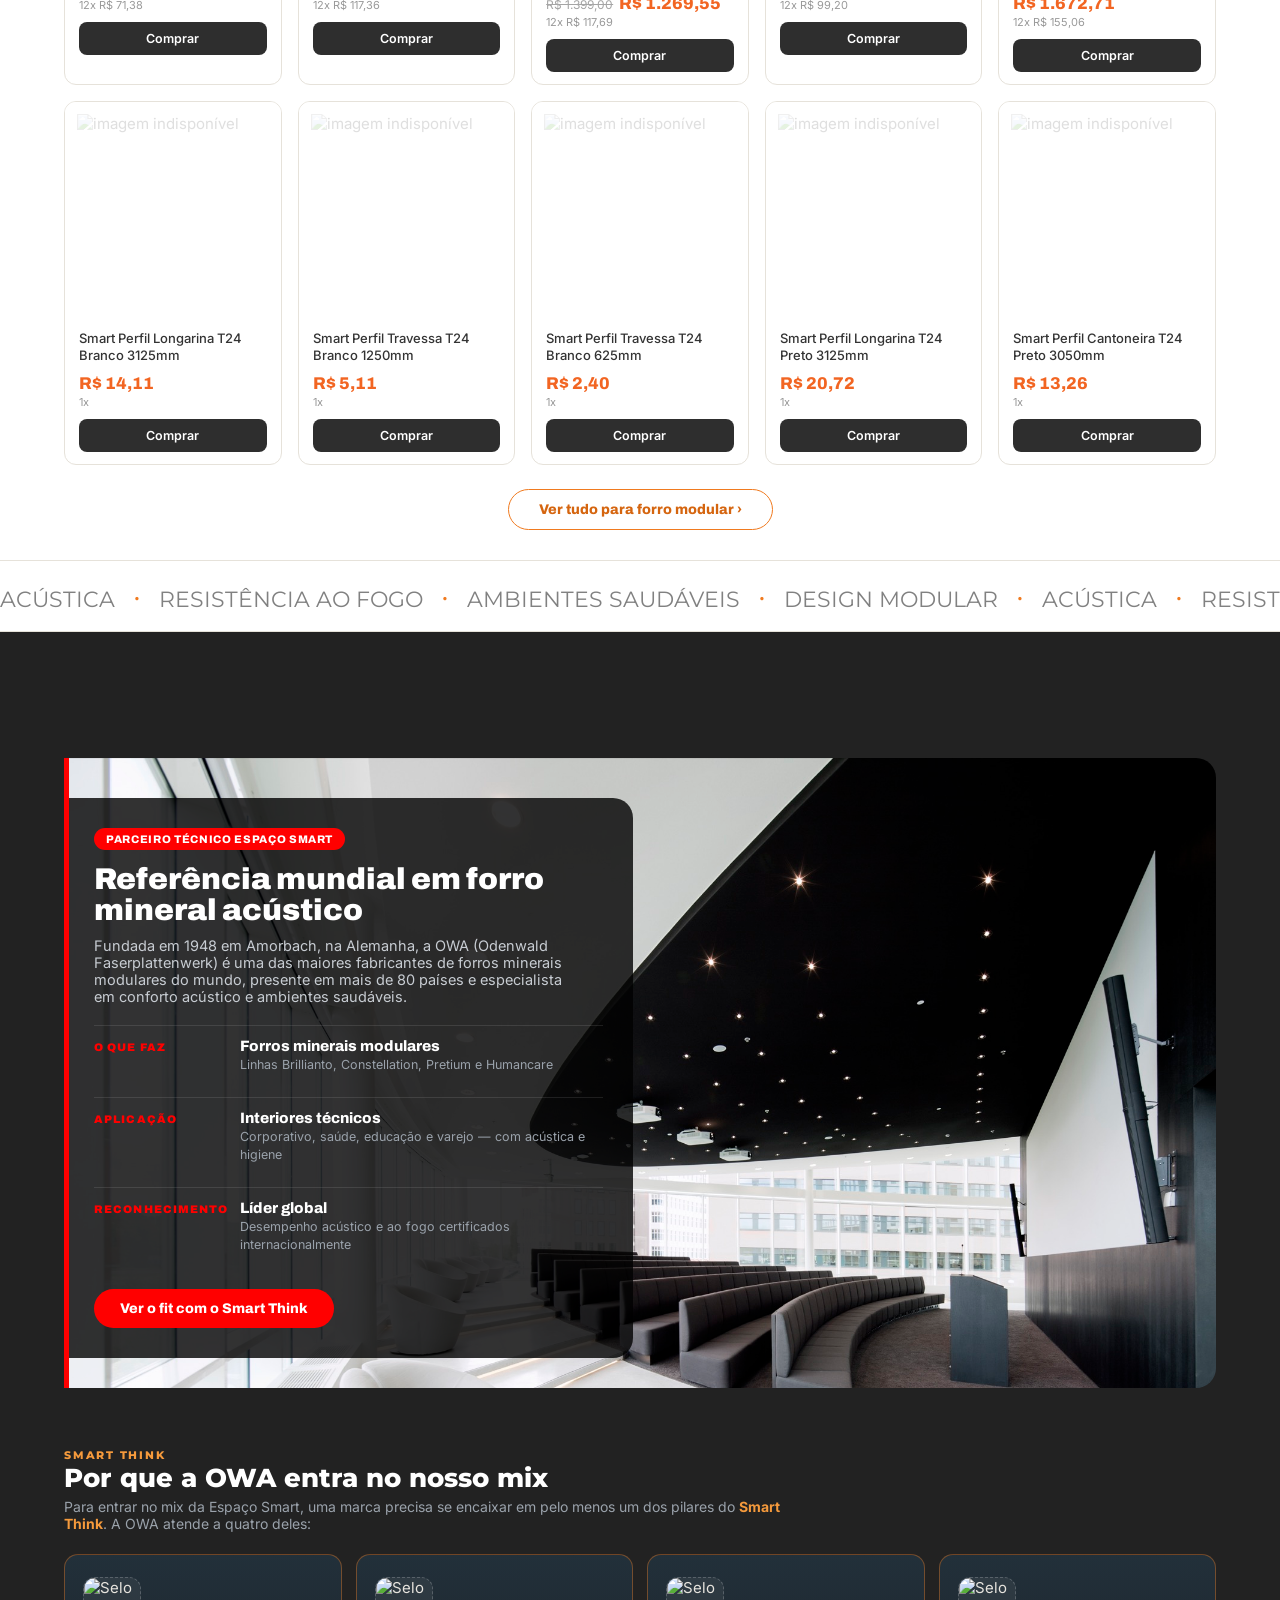
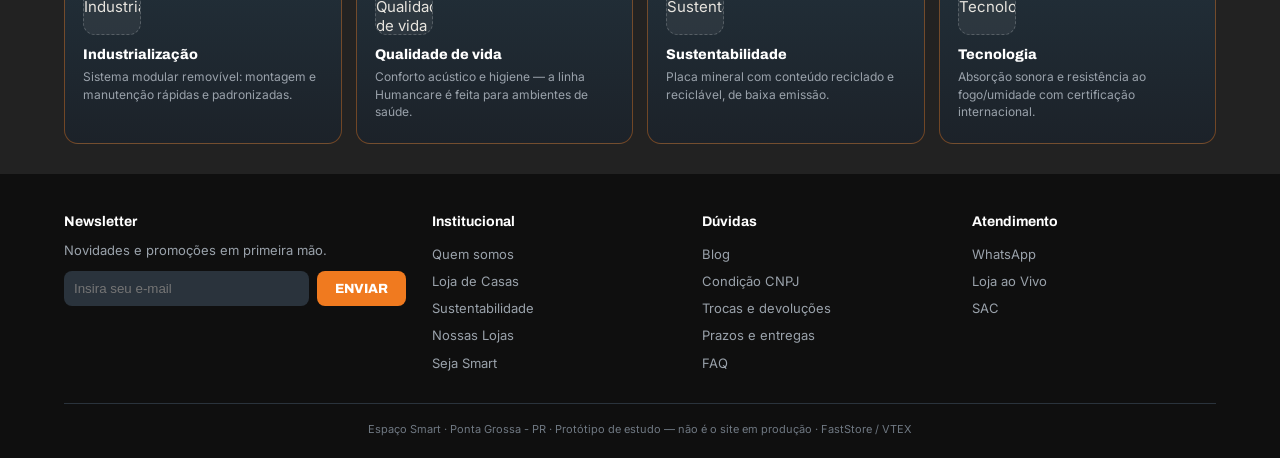
==== commit 283bc63e: "Redesign Site Smart" ====
--- a/marca-owa/index.html
+++ b/marca-owa/index.html
@@ -104,7 +104,7 @@
         <section class="pad">
           <div class="brand-story">
             <div class="bs-content">
-              <span class="pion">★ Parceiro técnico Espaço Smart</span>
+              <span class="pion">Parceiro técnico Espaço Smart</span>
               <h2>Referência mundial em forro mineral acústico</h2>
               <p class="lead">
                 Fundada em 1948 em Amorbach, na Alemanha, a OWA (Odenwald
--- a/marca-owa/style.css
+++ b/marca-owa/style.css
@@ -176,7 +176,7 @@
 }
 .bs-content .pion {
   display: inline-block;
-  background: var(--laranja);
+  background: var(--brand);
   color: #fff;
   font-family: "Archivo";
   font-weight: 800;
@@ -219,7 +219,7 @@
   font-weight: 900;
   font-size: 11px;
   letter-spacing: 0.1em;
-  color: var(--laranja-2);
+  color: var(--brand);
   width: 130px;
   flex-shrink: 0;
 }
@@ -238,7 +238,7 @@
 }
 .brand-story .cta {
   display: inline-block;
-  background: var(--laranja);
+  background: var(--brand);
   color: #fff;
   font-family: "Archivo";
   font-weight: 800;
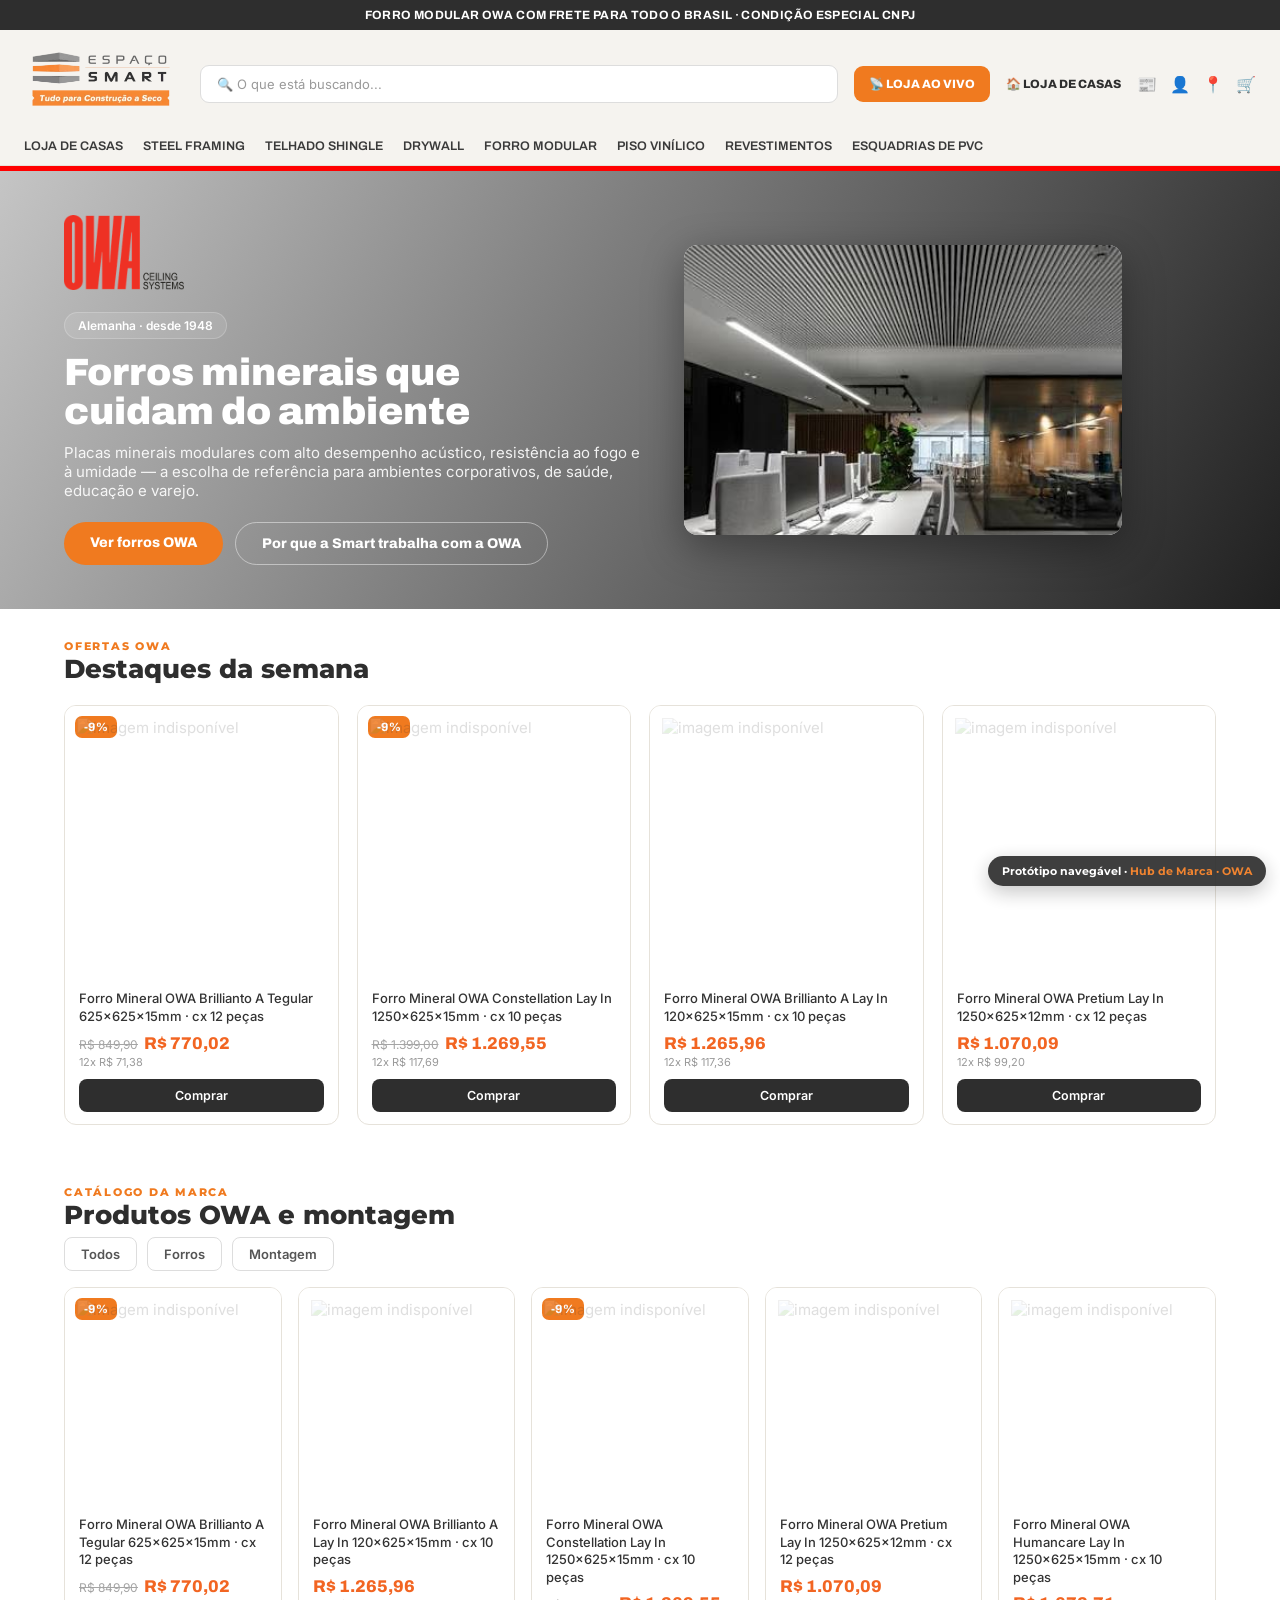
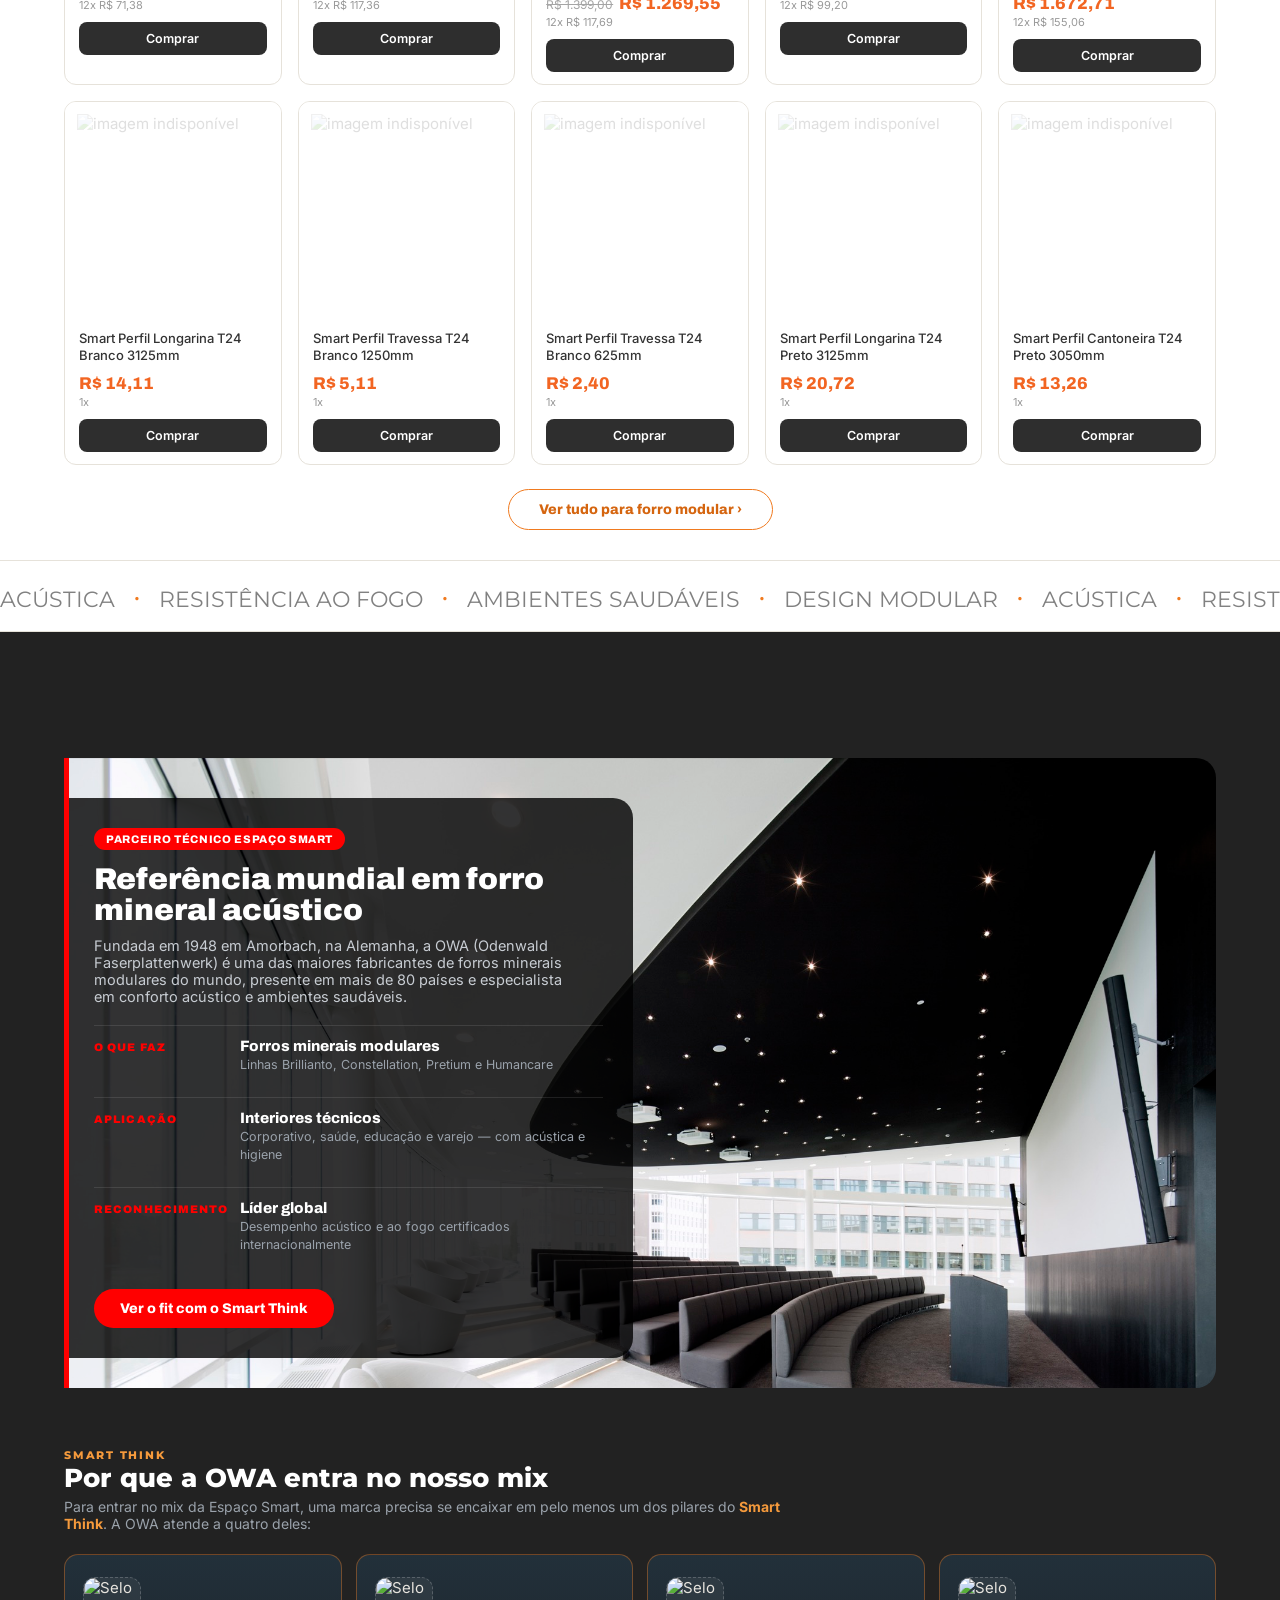
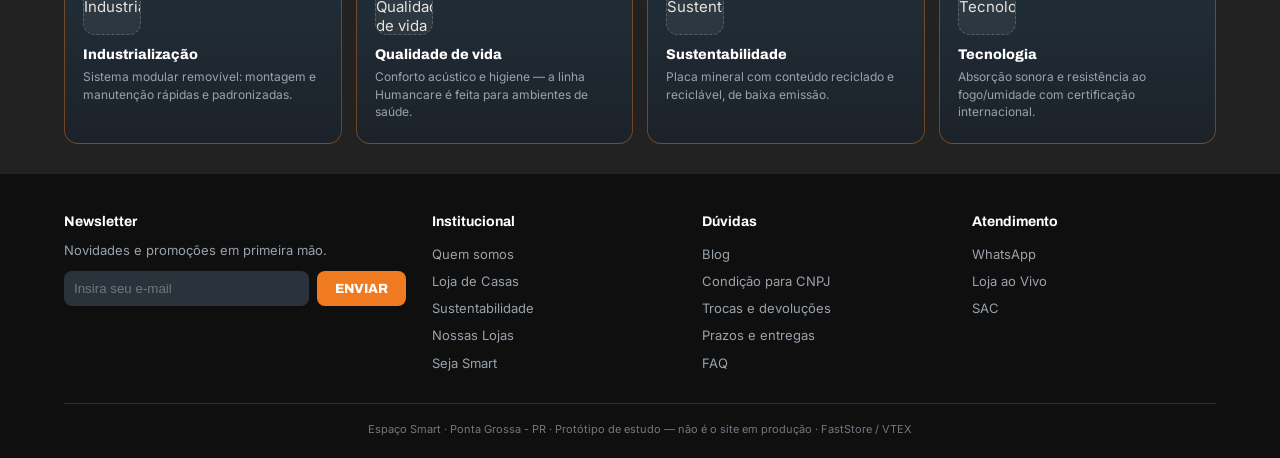
==== commit 063a57f3: "Imagens Arrumadas" ====
--- a/marca-owa/index.html
+++ b/marca-owa/index.html
@@ -189,7 +189,7 @@
             <h5>Dúvidas</h5>
             <ul>
               <li>Blog</li>
-              <li>Condição CNPJ</li>
+              <li>Condição para CNPJ</li>
               <li>Trocas e devoluções</li>
               <li>Prazos e entregas</li>
               <li>FAQ</li>
